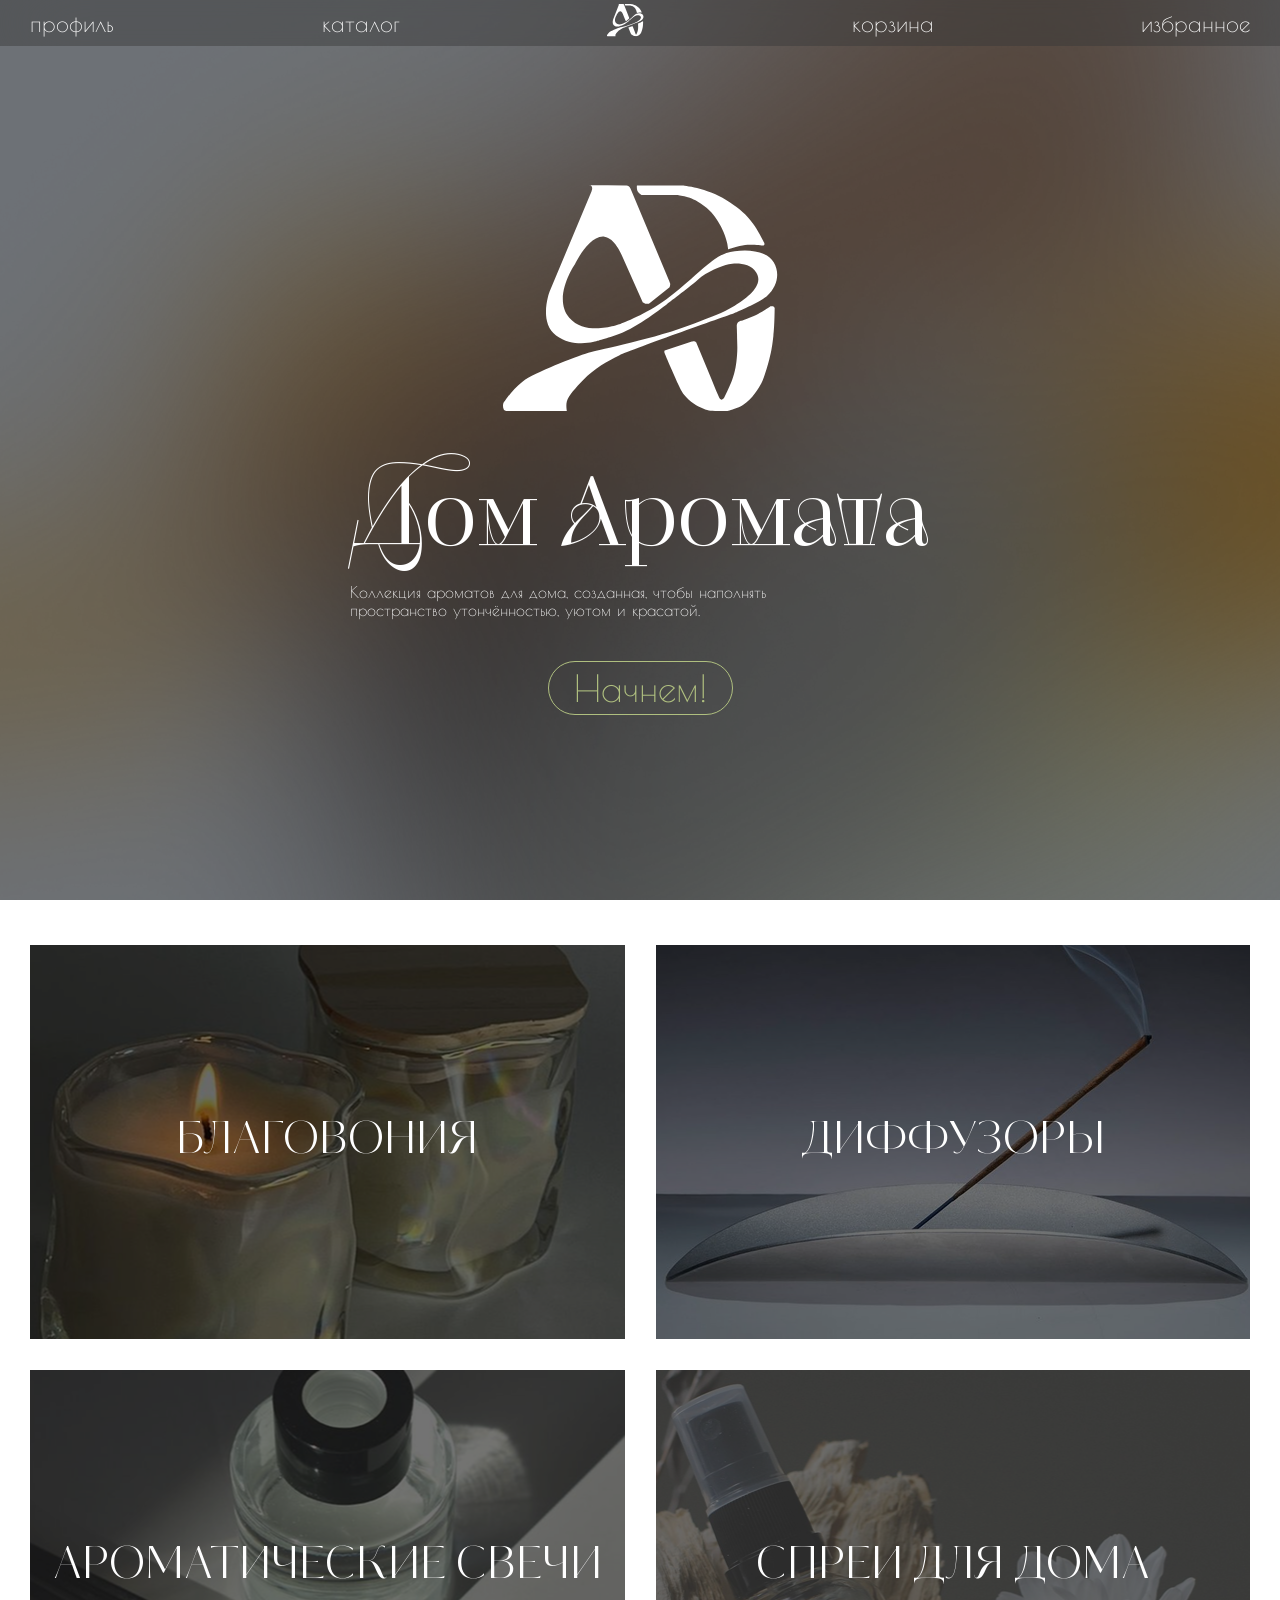
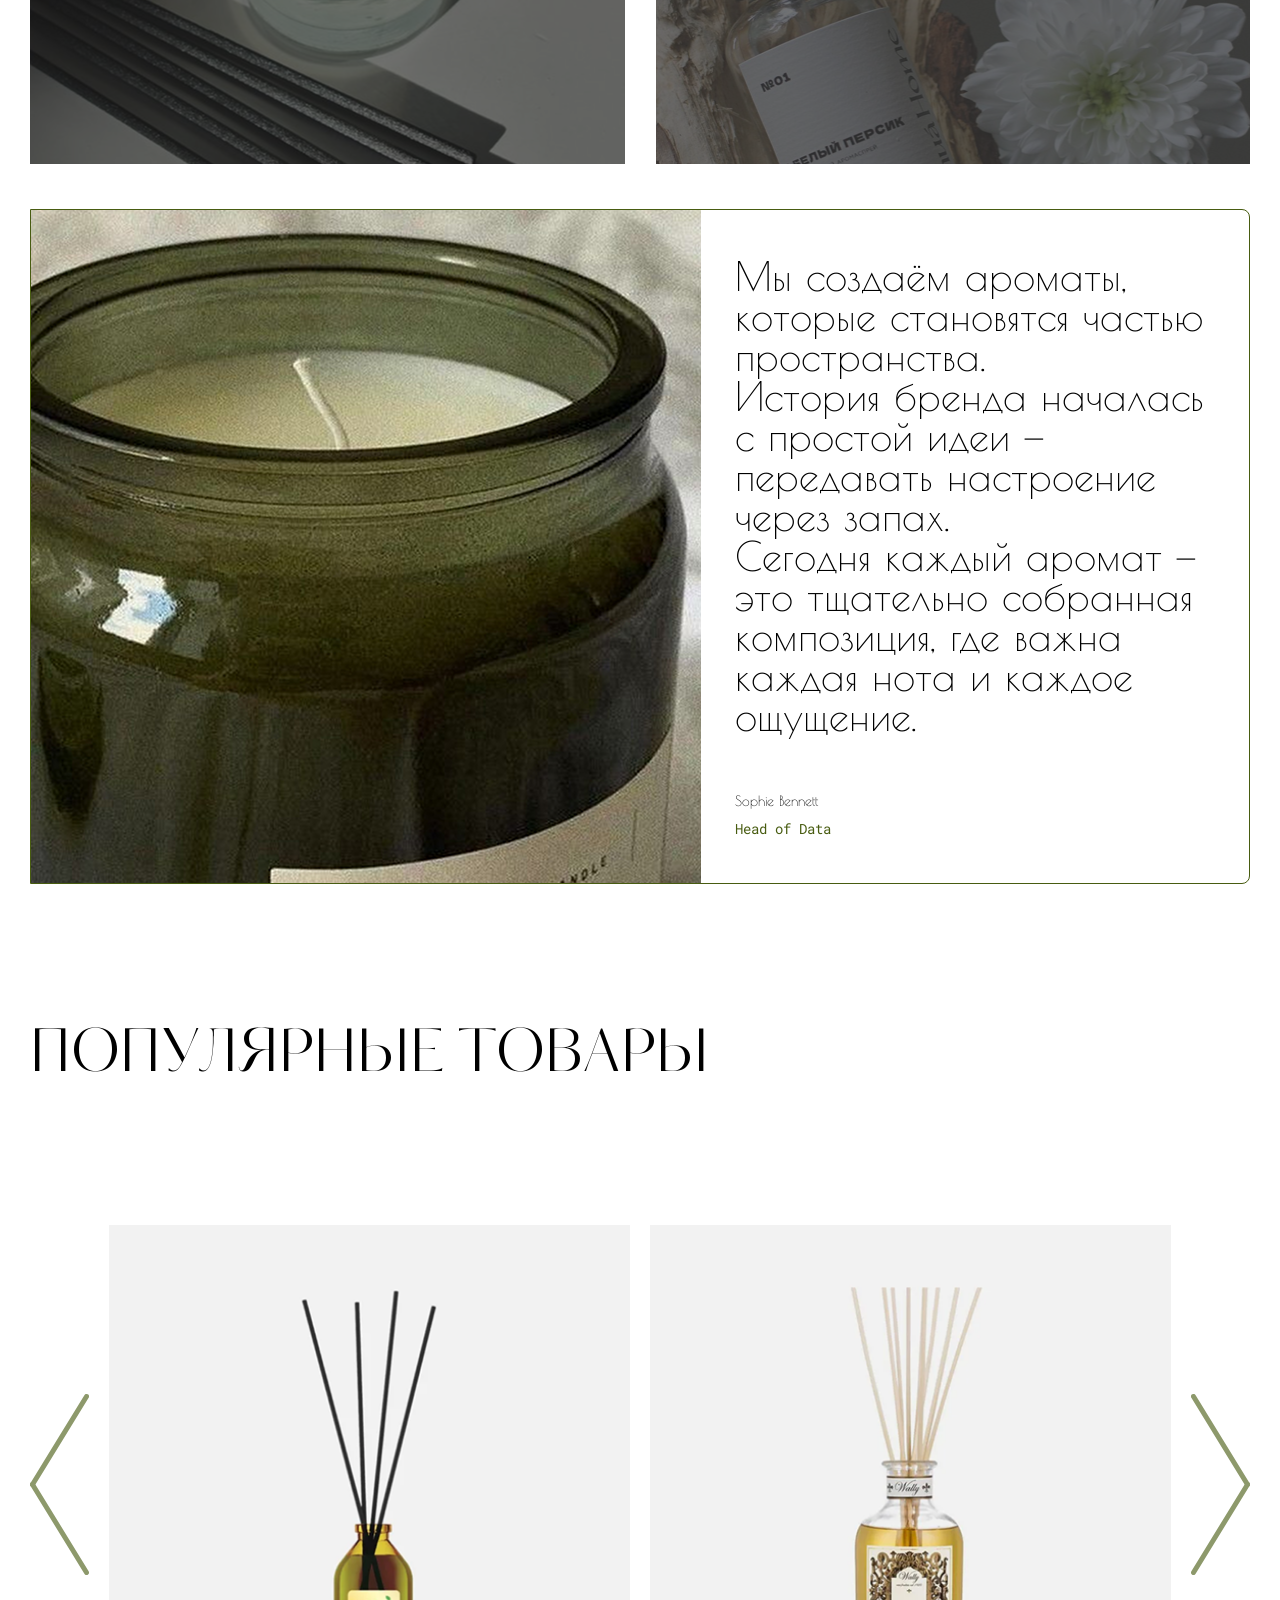
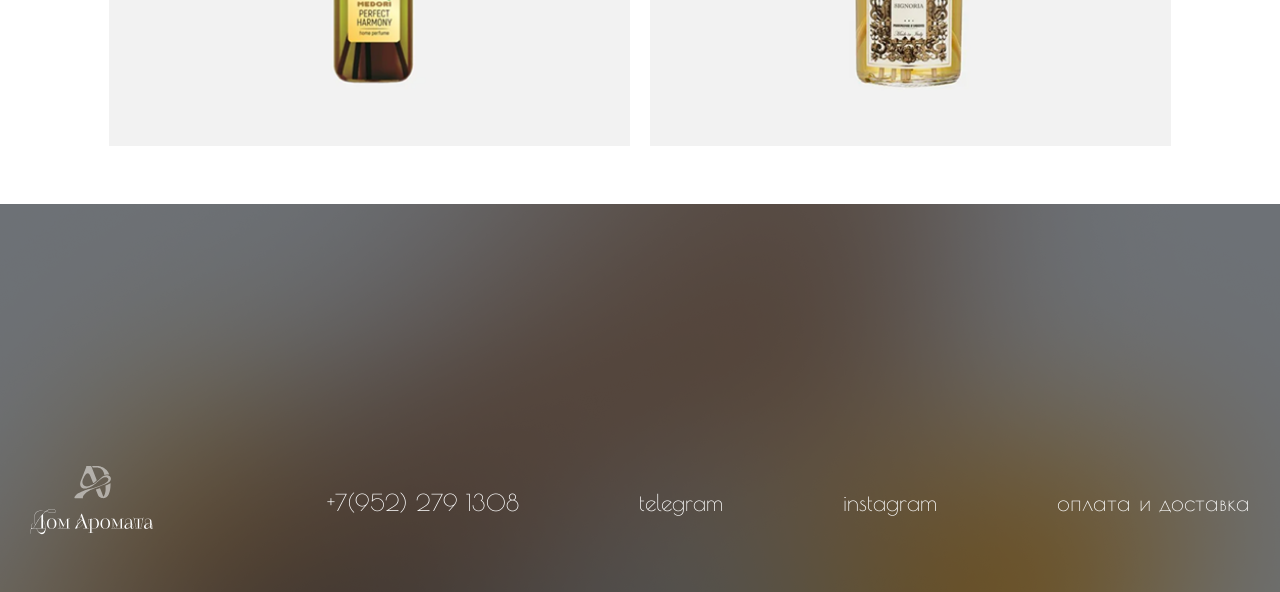
==== index.html @ b42b5527 "Add files via upload" ====
<!DOCTYPE html>
<html lang="en">

<head>
    <meta charset="UTF-8">
    <meta name="viewport" content="width=device-width, initial-scale=1.0">
    <link rel="stylesheet" href="style/style.css">
    <title>Document</title>
</head>

<body>
    <header class="header">
        <ul class="header_list container">
            <li class="header_item"><a href="#" class="header_link">профиль</a></li>
            <li class="header_item"><a href="catalog.html" class="header_link">каталог</a></li>
            <li class="header_item">
                <a href="#" class="header_link">
                    <svg width="37" height="33" viewBox="0 0 37 33">
                        <use xlink:href="../assets/sprite/sprite.svg#logo-icon"></use>
                    </svg>
                </a>
            </li>
            <li class="header_item"><a href="#" class="header_link">корзина</a></li>
            <li class="header_item"><a href="#" class="header_link">избранное</a></li>
        </ul>
    </header>
    <section class="hero">
        <div class="hero__wrapper container">
            <svg width="275" height="226" viewBox="0 0 275 226">
                <use xlink:href="../assets/sprite/sprite.svg#big-logo"></use>
            </svg>
            <div class="hero__inner">
                <h1 class="hero__title">
                    Дом Аромата
                </h1>
                <p class="hero__text">
                    Коллекция ароматов для дома, созданная, чтобы наполнять <br>пространство утончённостью, уютом
                    и&nbsp;красатой.
                </p>
            </div>
            <a href="#categories" class="hero__btn">Начнем!</a>
        </div>
    </section>

    <section class="categories" id="categories">
        <ul class="categories__cards container">
            <li class="categories__card">
                <a href="catalog.html#incense" class="categories__link">
                    благовония
                </a>
            </li>
            <li class="categories__card categories__card-2">
                <a href="catalog.html#diffusers" class="categories__link">
                    диффузоры
                </a>
            </li>
            <li class="categories__card categories__card-3">
                <a href="catalog.html#scented-candles" class="categories__link">
                    ароматические свечи
                </a>
            </li>
            <li class="categories__card categories__card-4">
                <a href="catalog.html#spray-for-the-home" class="categories__link">
                    спреи для дома
                </a>
            </li>
        </ul>
    </section>
    <section class="author container">
        <div class="author__wrapper">
            <img src="/assets/img/index-5.png" alt="" class="author__img">
            <div class="author__inner">
                <div class="author__texts">
                    <p class="author__text">
                        Мы&nbsp;создаём ароматы, которые становятся частью пространства.
                    </p>
                    <p class="author__text">
                        История бренда началась с&nbsp;простой идеи&nbsp;&mdash; передавать настроение через запах.
                    </p>
                    <p class="author__text">
                        Сегодня каждый аромат&nbsp;&mdash; это тщательно собранная композиция, где важна каждая нота
                        и&nbsp;каждое ощущение.
                    </p>
                </div>
                <p class="author__name">
                    Sophie Bennett
                </p>
                <p class="author__role">
                    Head of Data
                </p>
            </div>
        </div>
    </section>
    <section class="polular">
        <div class="popular__wrapper container">
            <h2 class="popular__title">
                ПОПУЛЯРНЫЕ ТОВАРЫ
            </h2>
            <div class="slider">
                <button class="slider-btn slider-btn-prev">
                    <svg width="59" height="181" viewBox="0 0 59 181">
                        <use xlink:href="../assets/sprite/sprite.svg#arrow-left-icon"></use>
                    </svg>
                </button>
                <div class="slider-viewport">
                    <div class="slider-track"></div>
                </div>
                <button class="slider-btn slider-btn-next">
                    <svg width="59" height="181" viewBox="0 0 59 181">
                        <use xlink:href="../assets/sprite/sprite.svg#arrow-right-icon"></use>
                    </svg>
                </button>
            </div>
        </div>
    </section>

    <footer class="footer">
        <div class="footer__wrapper container">
            <a href="" class="footer__logo">
                <svg width="124" height="69" viewBox="0 0 124 69">
                    <use xlink:href="../assets/sprite/sprite.svg#logo-text-small"></use>
                </svg>
            </a>
            <div class="footer__inner">
                <a href="tel:+79522791308" target="_blank" class="footer__link">+7(952) 279 1308</a>
                <a href="https://web.telegram.org/a/" target="_blank" class="footer__link">telegram</a>
                <a href="https://www.youtube.com/watch?v=dQw4w9WgXcQ" target="_blank" class="footer__link">instagram</a>
                <a href="#" target="_blank" class="footer__link">оплата и доставка</a>
            </div>
        </div>
    </footer>
    <script type="module" src="js/main.js"></script>
</body>

</html>
---- style/style.css ----
@import url('../style/global/variable.css');
@import url('../style/global/fonts.css');
@import url('../style/global/reset.css');
@import url('../style/global/util.css');



@import url('../style/block/header.css');
@import url('../style/block/hero.css');
@import url('../style/block/categories.css');
@import url('../style/block/author.css');
@import url('../style/block/popular.css');
@import url('../style/block/slider.css');
@import url('../style/block/ne-hero.css');
@import url('../style/block/catalog.css');
@import url('../style/block/product-card.css');
@import url('../style/block/product-tabs.css');
@import url('../style/block/product-specs.css');
@import url('../style/block/footer.css');
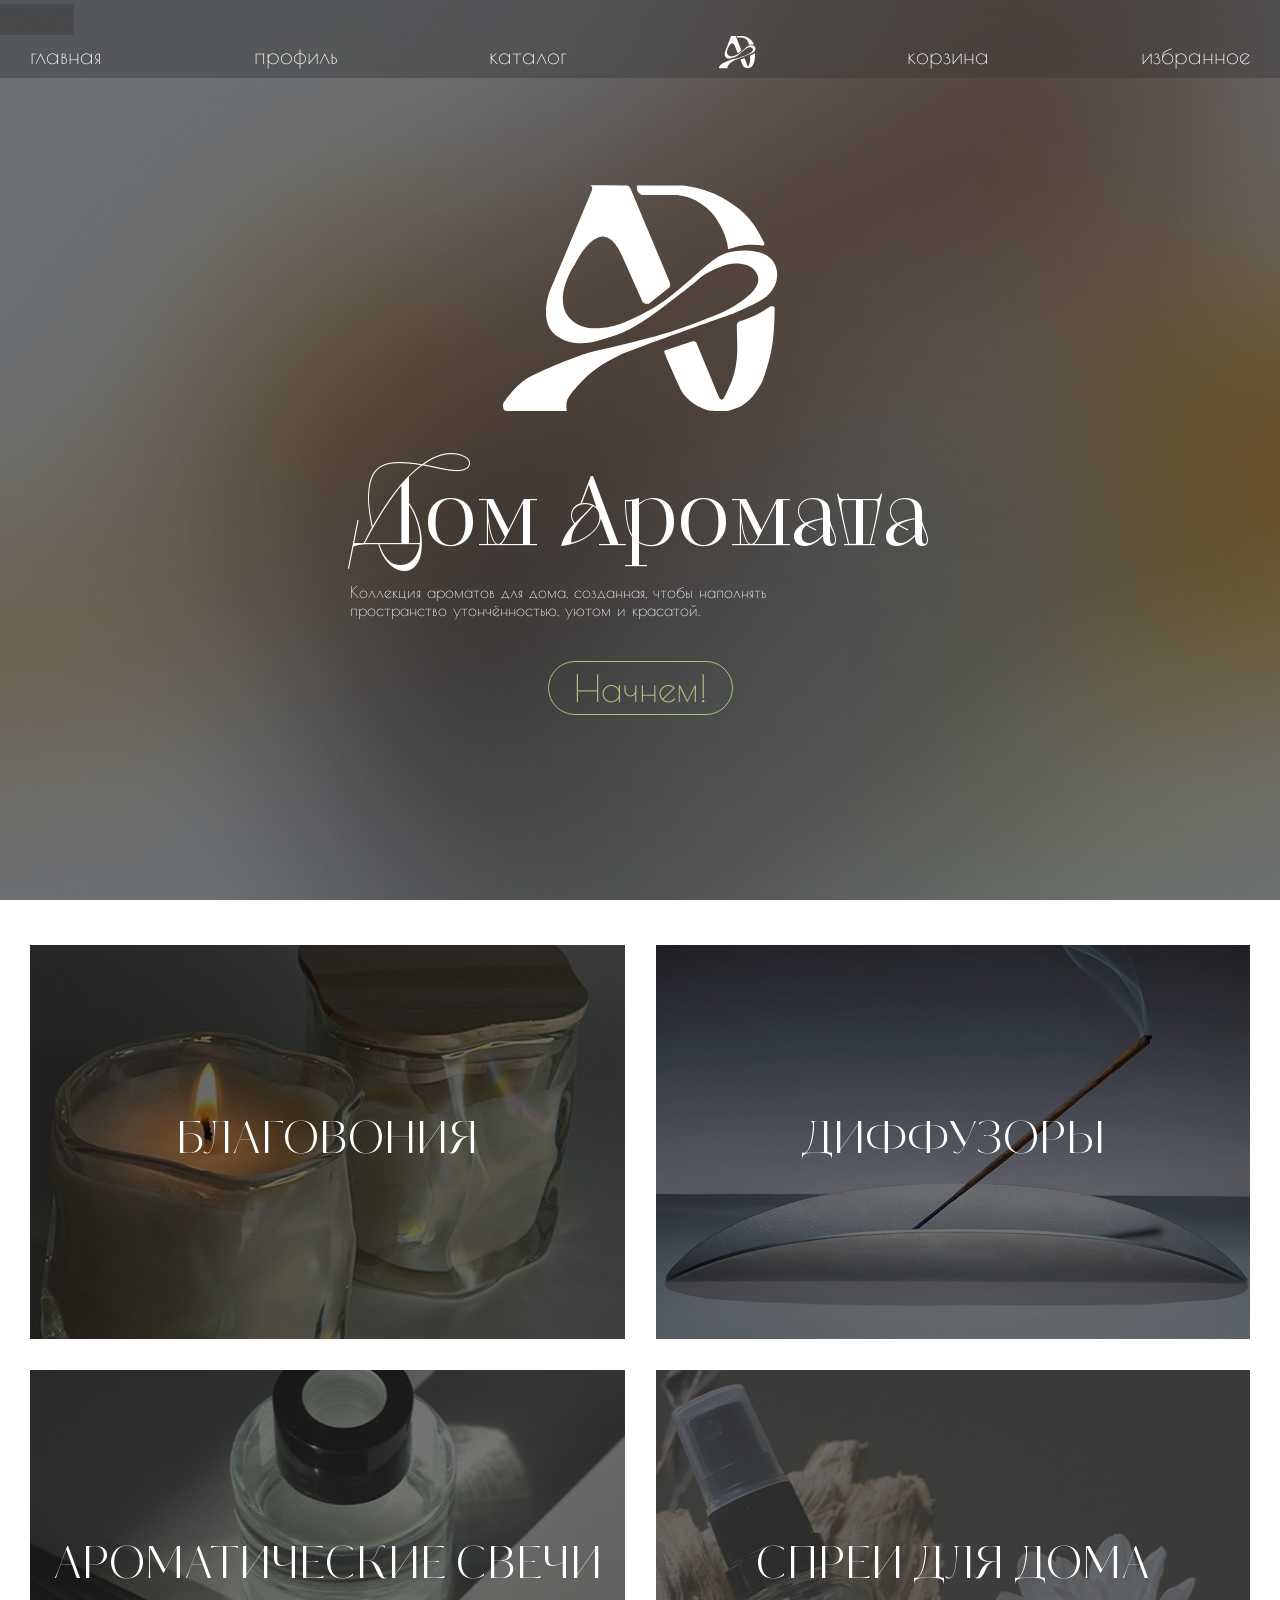
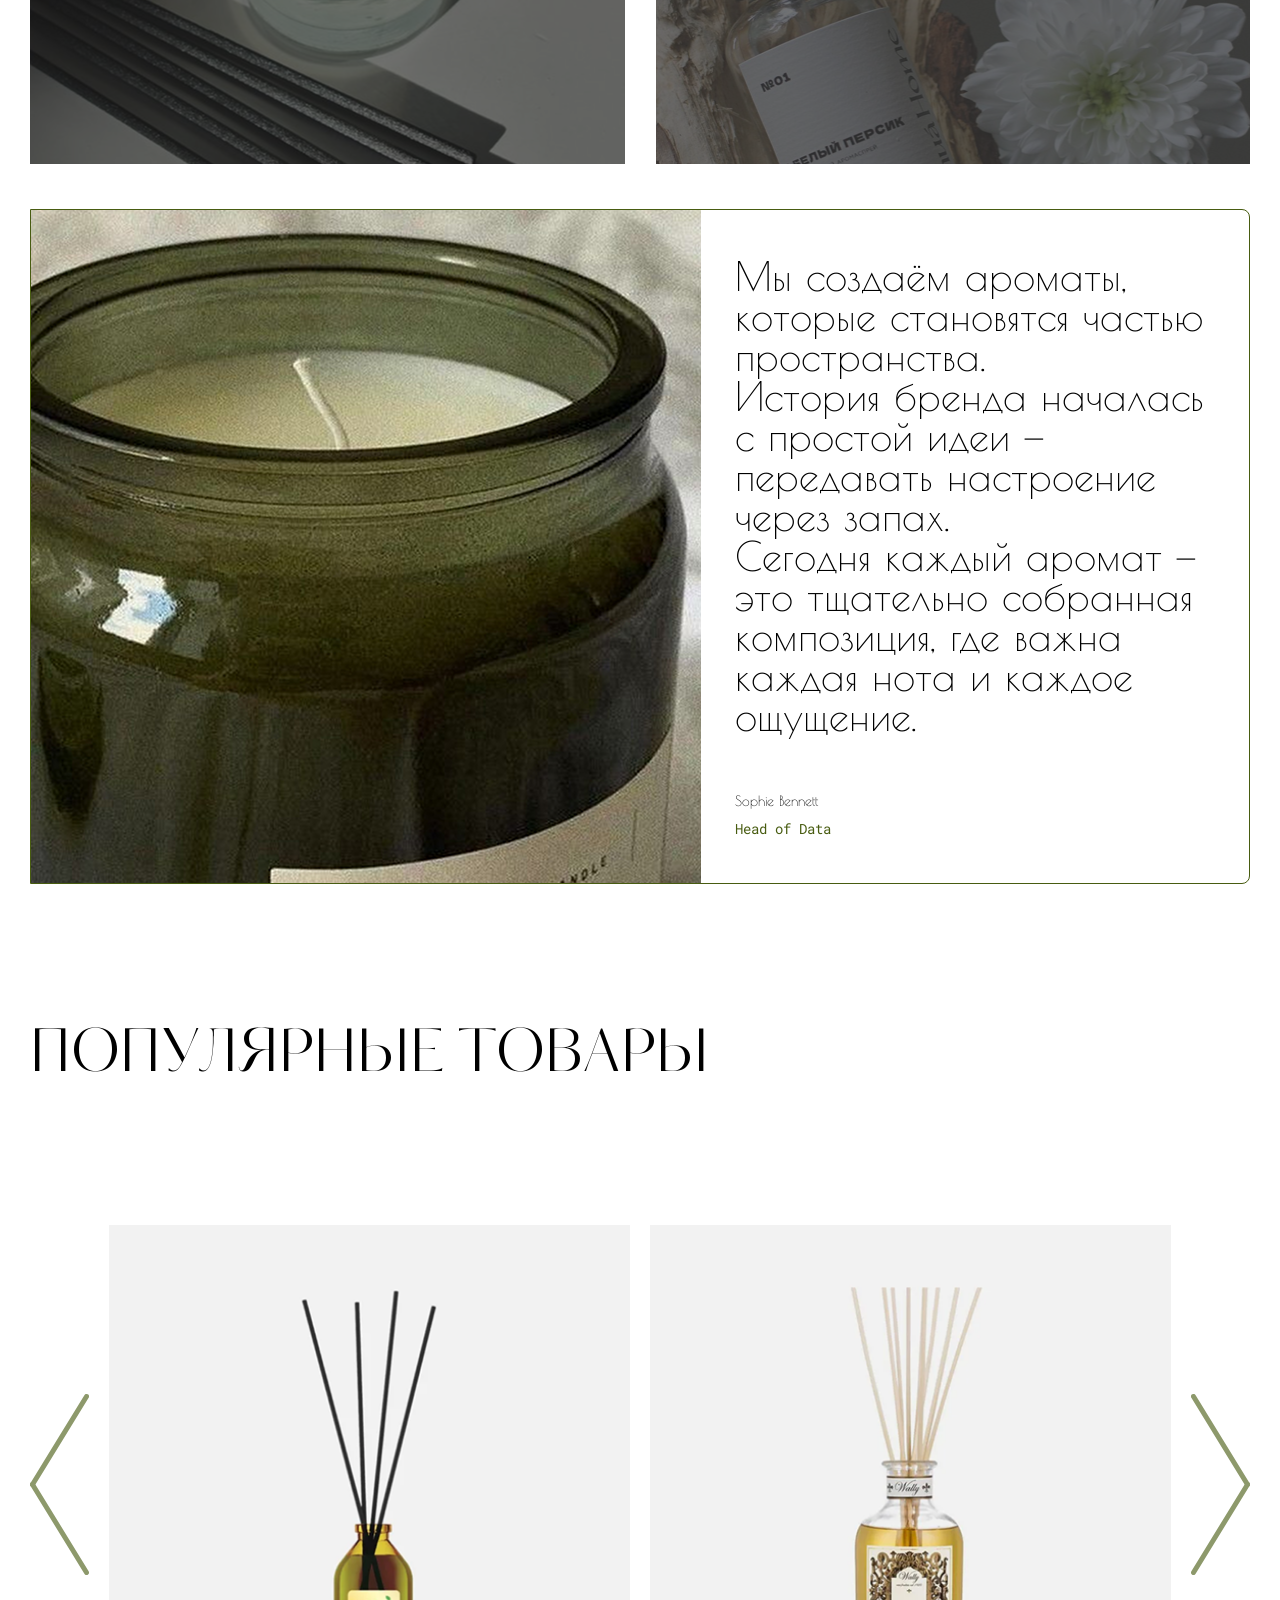
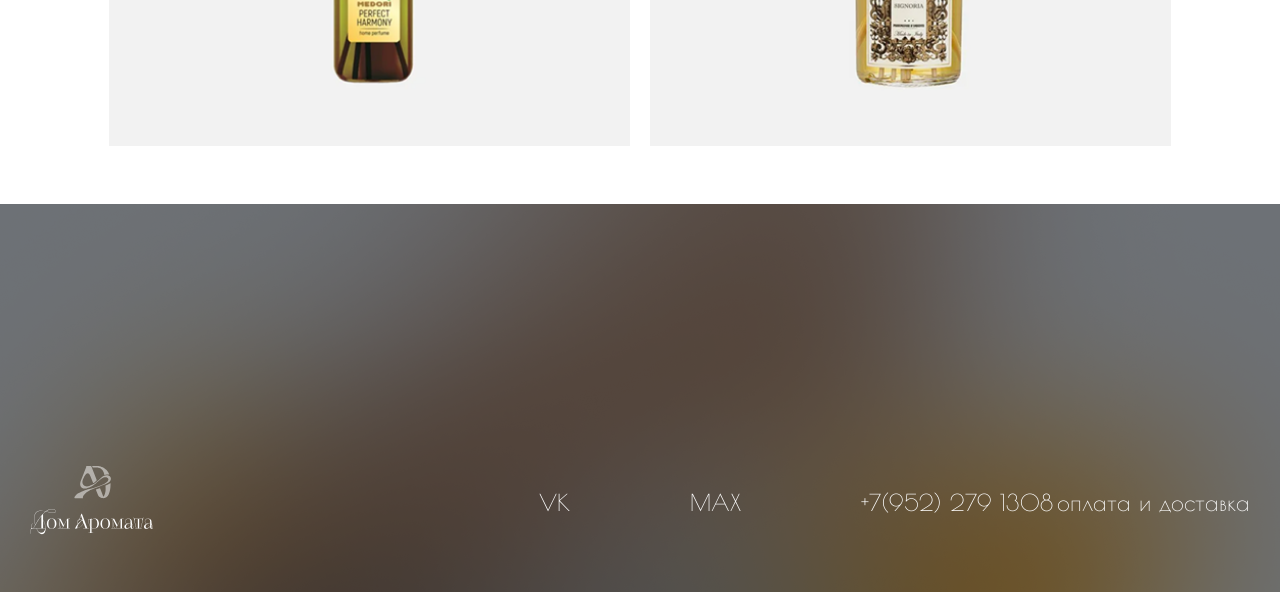
==== commit 2693c6ee: "Add files via upload" ====
--- a/index.html
+++ b/index.html
@@ -10,13 +10,24 @@
 
 <body>
     <header class="header">
+        <button class="header_burger-btn">
+            <div class="burger-icon-wrapper">
+                <svg width="35" height="28" class="burger-horizontal">
+                    <use xlink:href="assets/sprite/sprite.svg#burger-icon"></use>
+                </svg>
+                <svg width="35" height="28" class="burger-vertical">
+                    <use xlink:href="assets/sprite/sprite.svg#burger-icon"></use>
+                </svg>
+            </div>
+        </button>
         <ul class="header_list container">
-            <li class="header_item"><a href="#" class="header_link">профиль</a></li>
-            <li class="header_item"><a href="catalog.html" class="header_link">каталог</a></li>
-            <li class="header_item">
+            <li class="header_item header_item--mobile-only"><a href="index.html" class="header_link">главная</a></li>
+            <li class="header_item header_item--text"><a href="#" class="header_link">профиль</a></li>
+            <li class="header_item header_item--text"><a href="catalog.html" class="header_link">каталог</a></li>
+            <li class="header_item header_item--logo">
                 <a href="#" class="header_link">
                     <svg width="37" height="33" viewBox="0 0 37 33">
-                        <use xlink:href="../assets/sprite/sprite.svg#logo-icon"></use>
+                        <use xlink:href="assets/sprite/sprite.svg#logo-icon"></use>
                     </svg>
                 </a>
             </li>
@@ -27,7 +38,7 @@
     <section class="hero">
         <div class="hero__wrapper container">
             <svg width="275" height="226" viewBox="0 0 275 226">
-                <use xlink:href="../assets/sprite/sprite.svg#big-logo"></use>
+                <use xlink:href="assets/sprite/sprite.svg#big-logo"></use>
             </svg>
             <div class="hero__inner">
                 <h1 class="hero__title">
@@ -68,7 +79,7 @@
     </section>
     <section class="author container">
         <div class="author__wrapper">
-            <img src="/assets/img/index-5.png" alt="" class="author__img">
+            <img src="assets/img/index-5.png" alt="" class="author__img">
             <div class="author__inner">
                 <div class="author__texts">
                     <p class="author__text">
@@ -99,7 +110,7 @@
             <div class="slider">
                 <button class="slider-btn slider-btn-prev">
                     <svg width="59" height="181" viewBox="0 0 59 181">
-                        <use xlink:href="../assets/sprite/sprite.svg#arrow-left-icon"></use>
+                        <use xlink:href="assets/sprite/sprite.svg#arrow-left-icon"></use>
                     </svg>
                 </button>
                 <div class="slider-viewport">
@@ -107,7 +118,7 @@
                 </div>
                 <button class="slider-btn slider-btn-next">
                     <svg width="59" height="181" viewBox="0 0 59 181">
-                        <use xlink:href="../assets/sprite/sprite.svg#arrow-right-icon"></use>
+                        <use xlink:href="assets/sprite/sprite.svg#arrow-right-icon"></use>
                     </svg>
                 </button>
             </div>
@@ -118,14 +129,16 @@
         <div class="footer__wrapper container">
             <a href="" class="footer__logo">
                 <svg width="124" height="69" viewBox="0 0 124 69">
-                    <use xlink:href="../assets/sprite/sprite.svg#logo-text-small"></use>
+                    <use xlink:href="assets/sprite/sprite.svg#logo-text-small"></use>
                 </svg>
             </a>
             <div class="footer__inner">
-                <a href="tel:+79522791308" target="_blank" class="footer__link">+7(952) 279 1308</a>
-                <a href="https://web.telegram.org/a/" target="_blank" class="footer__link">telegram</a>
-                <a href="https://www.youtube.com/watch?v=dQw4w9WgXcQ" target="_blank" class="footer__link">instagram</a>
-                <a href="#" target="_blank" class="footer__link">оплата и доставка</a>
+                <a href="#" target="_blank" class="footer__link">VK</a>
+                <a href="#" target="_blank" class="footer__link">MAX</a>
+                <div class="footer__contacts">
+                    <a href="tel:+79522791308" class="footer__link">+7(952) 279 1308</a>
+                    <a href="#" class="footer__link">оплата и доставка</a>
+                </div>
             </div>
         </div>
     </footer>
